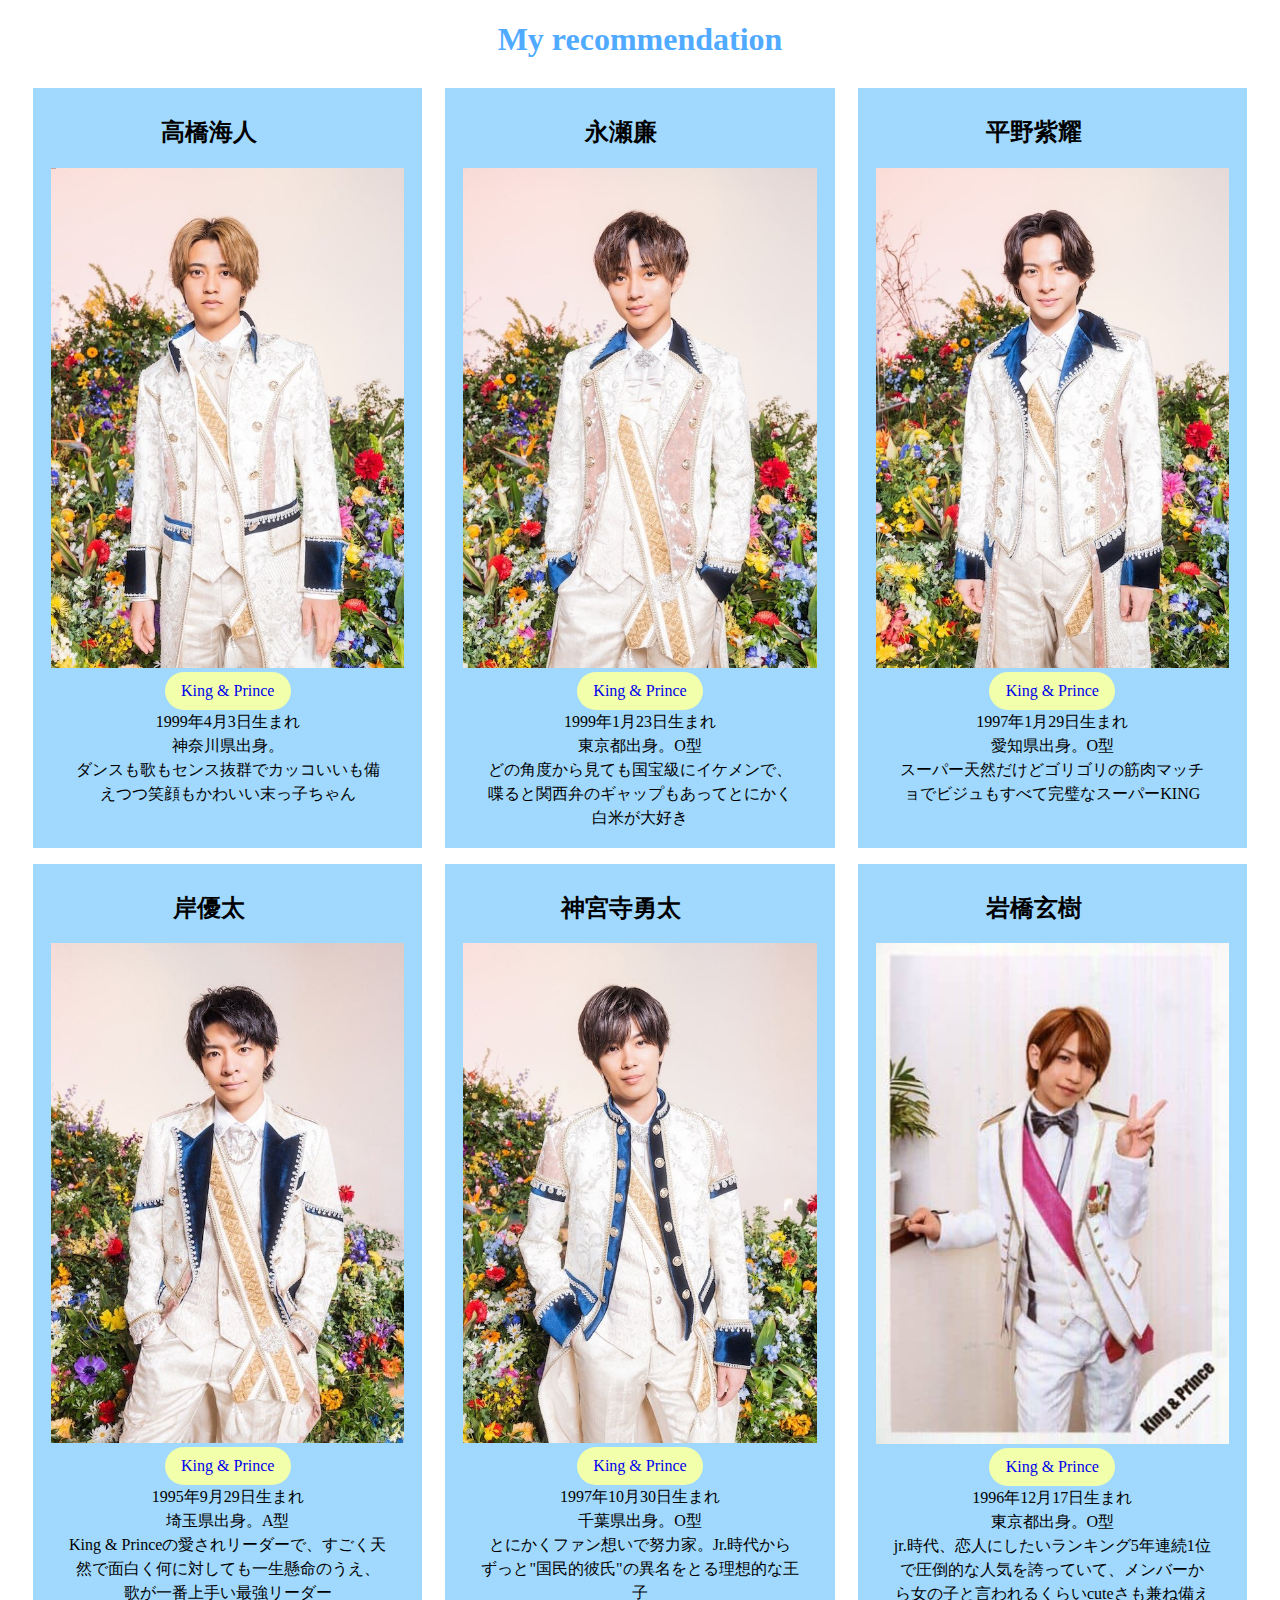
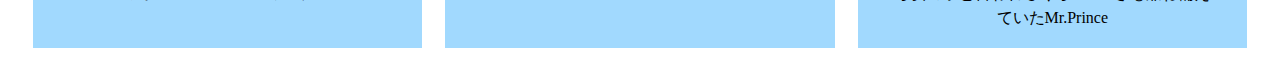
==== box/box-layout.html @ 0924fb72 "My recommendationの作成" ====
<!DOCTYPE html>
<html lang="en">

<head>
    <meta charset="UTF-8">
    <meta name="viewport" content="width=device-width, initial-scale=1.0">
    <link rel="stylesheet" href="box-layout-style.css">
    <title>recommendation</title>
</head>

<body>
    <h1>My recommendation</h1>
    <div class="box">
        <div class="img">
            <h2>高橋海人</h2>
            <div class="items">
                <img src="img/海人.jpg" alt="高橋海人">
                <a href="#">King & Prince</a>
                <p>1999年4月3日生まれ<br>神奈川県出身。<br>ダンスも歌もセンス抜群でカッコいいも備えつつ笑顔もかわいい末っ子ちゃん</p>
            </div>
        </div>
        <div class="img">
            <h2>永瀬廉</h2>
            <div class="items">
                <img src="img/永瀬.jpg" alt="永瀬廉">
                <a href="#">King & Prince</a>
                <p>1999年1月23日生まれ<br>東京都出身。O型<br>どの角度から見ても国宝級にイケメンで、喋ると関西弁のギャップもあってとにかく白米が大好き</p>
            </div>
        </div>
        <div class="img">
            <h2>平野紫耀</h2>
            <div class="items">
                <img src="img/平野.jpg" alt="平野紫耀">
                <a href="#">King & Prince</a>
                <p>1997年1月29日生まれ<br>愛知県出身。O型<br>スーパー天然だけどゴリゴリの筋肉マッチョでビジュもすべて完璧なスーパーKING</p>
            </div>
        </div>
        <div class="img">
            <h2>岸優太</h2>
            <div class="items">
                <img src="img/岸.jpg" alt="岸優太">
                <a href="#">King & Prince</a>
                <p>1995年9月29日生まれ<br>埼玉県出身。A型<br>King & Princeの愛されリーダーで、すごく天然で面白く何に対しても一生懸命のうえ、歌が一番上手い最強リーダー</p>
            </div>
        </div>
        <div class="img">
            <h2>神宮寺勇太</h2>
            <div class="items">
                <img src="img/神.jpg" alt="神宮寺勇太">
                <a href="#">King & Prince</a>
                <p>1997年10月30日生まれ<br>千葉県出身。O型<br>とにかくファン想いで努力家。Jr.時代からずっと"国民的彼氏"の異名をとる理想的な王子</p>
            </div>
        </div>
        <div class="img">
            <h2>岩橋玄樹</h2>
            <div class="items">
                <img src="img/岩橋.jpg" alt="岩橋玄樹">
                <a href="#">King & Prince</a>
                <p>1996年12月17日生まれ<br>東京都出身。O型<br>jr.時代、恋人にしたいランキング5年連続1位で圧倒的な人気を誇っていて、メンバーから女の子と言われるくらいcuteさも兼ね備えていたMr.Prince</p>
            </div>
        </div>
    </div>

</body>

</html>
---- box/box-layout-style.css ----
@charset "utf-8";
.box{
    display: flex;
   justify-content: space-evenly;
   flex-wrap: wrap;
} 
.img{
    width: 30%;
    object-fit: contain;
    margin: 8px;
    padding: 8px;
    background-color: rgb(161, 217, 254);
} 
h1{
    text-align: center;
    font-family: "HGP創英角ﾎﾟｯﾌﾟ体";
    color: rgb(80, 170, 255);
}  
div{
    margin: 10px;
    text-align: center;
}
h2{
    width: 90%;
    font-family: "MSゴシック";
    text-align: center;
}
img{
    width: 100px;
    height: 100px;
    margin: 0 auto;
}
.items img{
    width: 70%;
    height: 70%;
    object-fit: contain;
}
a{
    width: 30%;
    border-radius: 30px;
    margin: 0 auto;
    padding: 10px ;
    background-color :rgb(242, 255, 171);
    display: block;
    text-decoration: none;
}
p{
    font-family: "HGP創英角ﾎﾟｯﾌﾟ体";
    line-height: 1.5;
    width: 90%;
    margin: 0 auto;
}
.items img{
    width: 100%;
    height: 100%;
    object-fit: contain;
}
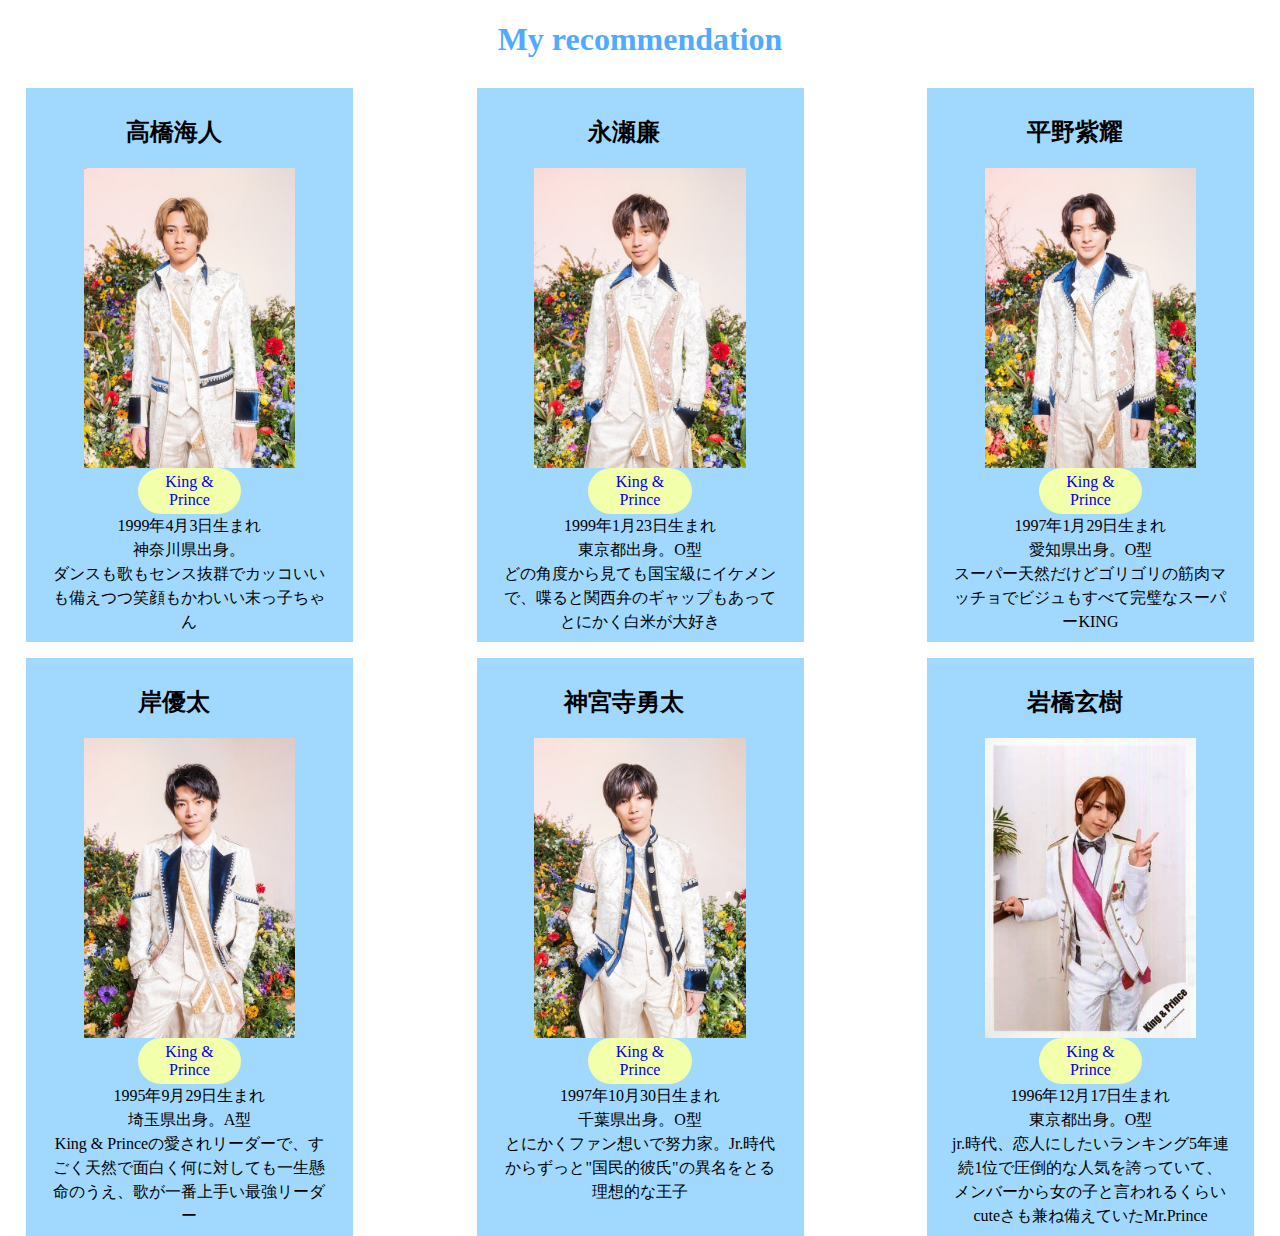
==== commit 0ba971a8: "My recommendationの再編集" ====
--- a/box/box-layout.html
+++ b/box/box-layout.html
@@ -15,51 +15,53 @@
             <h2>高橋海人</h2>
             <div class="items">
                 <img src="img/海人.jpg" alt="高橋海人">
-                <a href="#">King & Prince</a>
-                <p>1999年4月3日生まれ<br>神奈川県出身。<br>ダンスも歌もセンス抜群でカッコいいも備えつつ笑顔もかわいい末っ子ちゃん</p>
             </div>
+            <a href="#">King & Prince</a>
+            <p>1999年4月3日生まれ<br>神奈川県出身。<br>ダンスも歌もセンス抜群でカッコいいも備えつつ笑顔もかわいい末っ子ちゃん</p>
         </div>
         <div class="img">
             <h2>永瀬廉</h2>
             <div class="items">
                 <img src="img/永瀬.jpg" alt="永瀬廉">
-                <a href="#">King & Prince</a>
-                <p>1999年1月23日生まれ<br>東京都出身。O型<br>どの角度から見ても国宝級にイケメンで、喋ると関西弁のギャップもあってとにかく白米が大好き</p>
             </div>
+            <a href="#">King & Prince</a>
+            <p>1999年1月23日生まれ<br>東京都出身。O型<br>どの角度から見ても国宝級にイケメンで、喋ると関西弁のギャップもあってとにかく白米が大好き</p>
         </div>
         <div class="img">
             <h2>平野紫耀</h2>
             <div class="items">
                 <img src="img/平野.jpg" alt="平野紫耀">
-                <a href="#">King & Prince</a>
-                <p>1997年1月29日生まれ<br>愛知県出身。O型<br>スーパー天然だけどゴリゴリの筋肉マッチョでビジュもすべて完璧なスーパーKING</p>
             </div>
+            <a href="#">King & Prince</a>
+            <p>1997年1月29日生まれ<br>愛知県出身。O型<br>スーパー天然だけどゴリゴリの筋肉マッチョでビジュもすべて完璧なスーパーKING</p>
         </div>
         <div class="img">
             <h2>岸優太</h2>
             <div class="items">
                 <img src="img/岸.jpg" alt="岸優太">
-                <a href="#">King & Prince</a>
-                <p>1995年9月29日生まれ<br>埼玉県出身。A型<br>King & Princeの愛されリーダーで、すごく天然で面白く何に対しても一生懸命のうえ、歌が一番上手い最強リーダー</p>
             </div>
+            <a href="#">King & Prince</a>
+            <p>1995年9月29日生まれ<br>埼玉県出身。A型<br>King & Princeの愛されリーダーで、すごく天然で面白く何に対しても一生懸命のうえ、歌が一番上手い最強リーダー</p>
         </div>
         <div class="img">
             <h2>神宮寺勇太</h2>
             <div class="items">
                 <img src="img/神.jpg" alt="神宮寺勇太">
-                <a href="#">King & Prince</a>
-                <p>1997年10月30日生まれ<br>千葉県出身。O型<br>とにかくファン想いで努力家。Jr.時代からずっと"国民的彼氏"の異名をとる理想的な王子</p>
             </div>
+            <a href="#">King & Prince</a>
+            <p>1997年10月30日生まれ<br>千葉県出身。O型<br>とにかくファン想いで努力家。Jr.時代からずっと"国民的彼氏"の異名をとる理想的な王子</p>
         </div>
         <div class="img">
             <h2>岩橋玄樹</h2>
             <div class="items">
                 <img src="img/岩橋.jpg" alt="岩橋玄樹">
-                <a href="#">King & Prince</a>
-                <p>1996年12月17日生まれ<br>東京都出身。O型<br>jr.時代、恋人にしたいランキング5年連続1位で圧倒的な人気を誇っていて、メンバーから女の子と言われるくらいcuteさも兼ね備えていたMr.Prince</p>
             </div>
+            <a href="#">King & Prince</a>
+            <p>1996年12月17日生まれ<br>東京都出身。O型<br>jr.時代、恋人にしたいランキング5年連続1位で圧倒的な人気を誇っていて、メンバーから女の子と言われるくらいcuteさも兼ね備えていたMr.Prince
+            </p>
         </div>
-    </div>
+        </div>
+
 
 </body>
 
--- a/box/box-layout-style.css
+++ b/box/box-layout-style.css
@@ -1,11 +1,13 @@
 @charset "utf-8";
 .box{
     display: flex;
-   justify-content: space-evenly;
+   justify-content: space-between;
    flex-wrap: wrap;
+   height: 500px;
+   text-align: center;
 } 
 .img{
-    width: 30%;
+    width: 25%;
     object-fit: contain;
     margin: 8px;
     padding: 8px;
@@ -25,11 +27,6 @@
     font-family: "MSゴシック";
     text-align: center;
 }
-img{
-    width: 100px;
-    height: 100px;
-    margin: 0 auto;
-}
 .items img{
     width: 70%;
     height: 70%;
@@ -39,7 +36,7 @@
     width: 30%;
     border-radius: 30px;
     margin: 0 auto;
-    padding: 10px ;
+    padding: 5px ;
     background-color :rgb(242, 255, 171);
     display: block;
     text-decoration: none;
@@ -54,4 +51,9 @@
     width: 100%;
     height: 100%;
     object-fit: contain;
+}
+.items{
+    width: 300px;
+    height: 300px;
+    margin: 0 auto;
 }